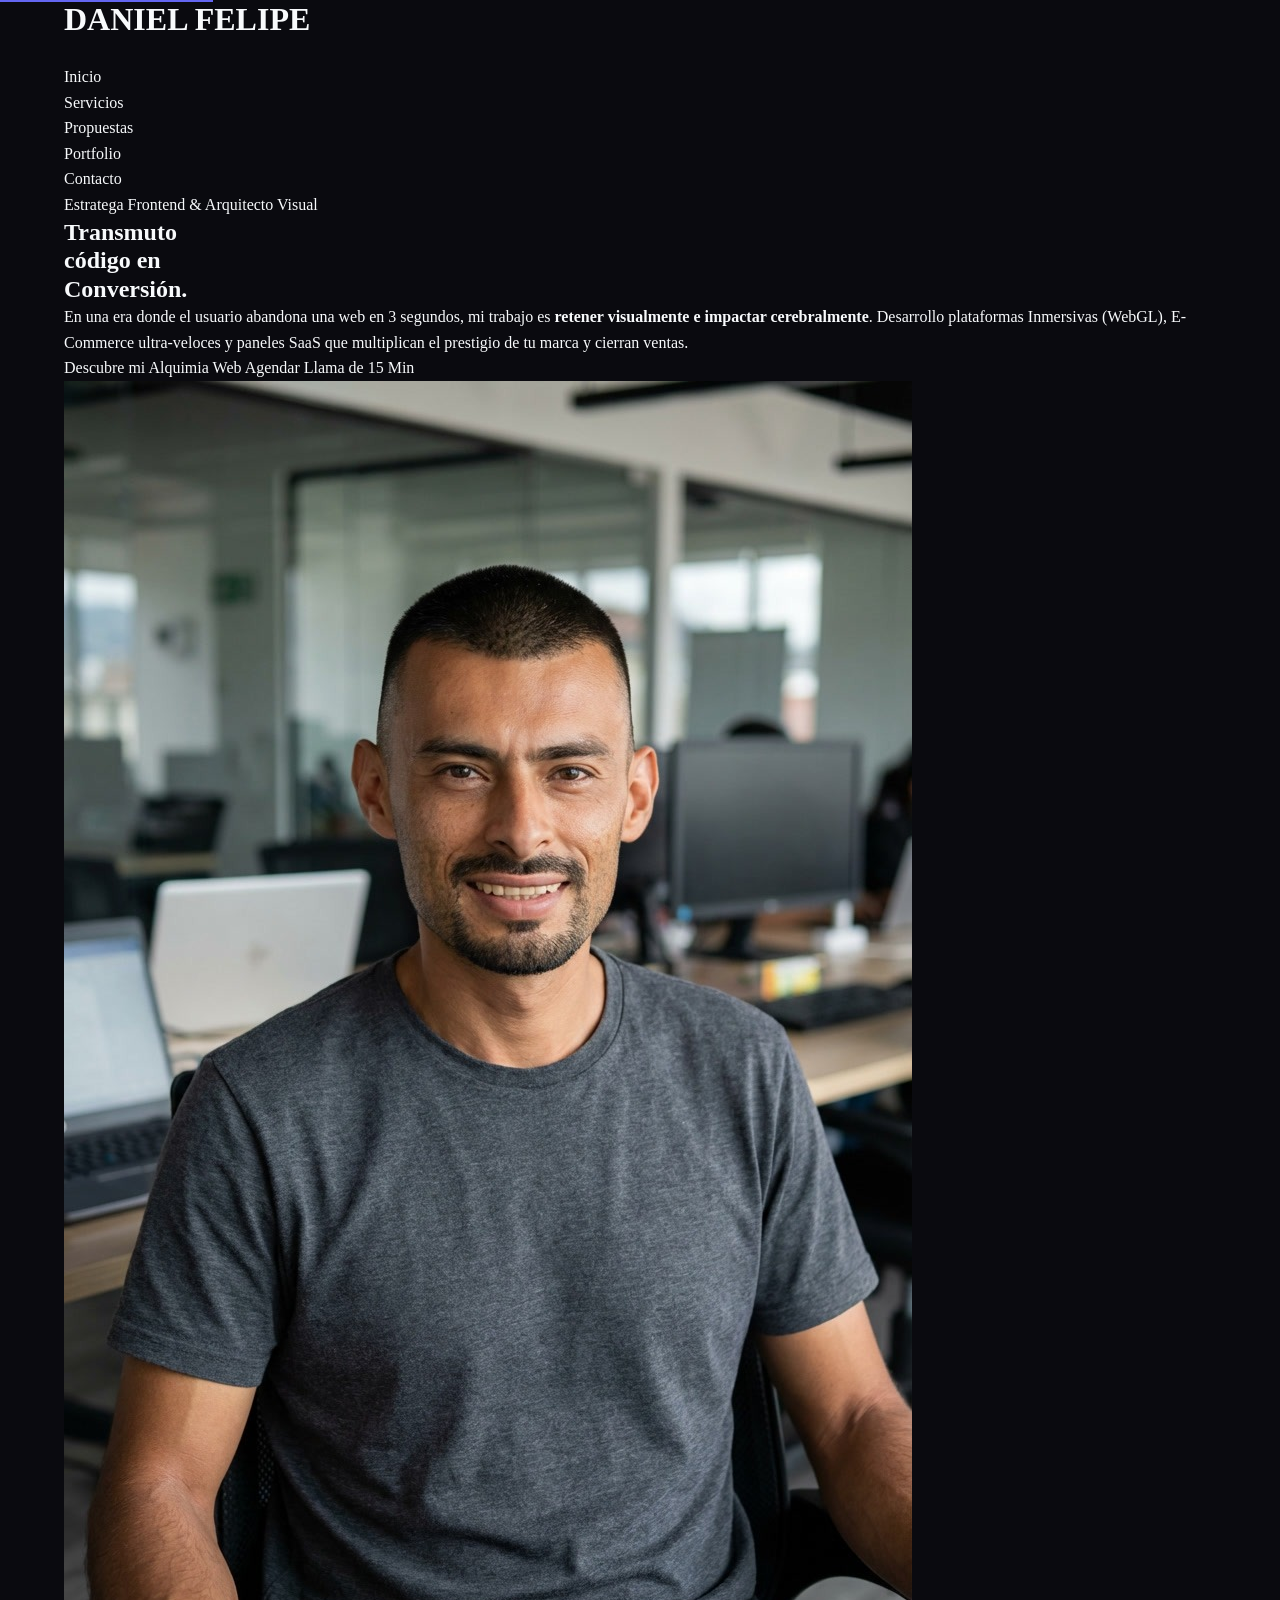
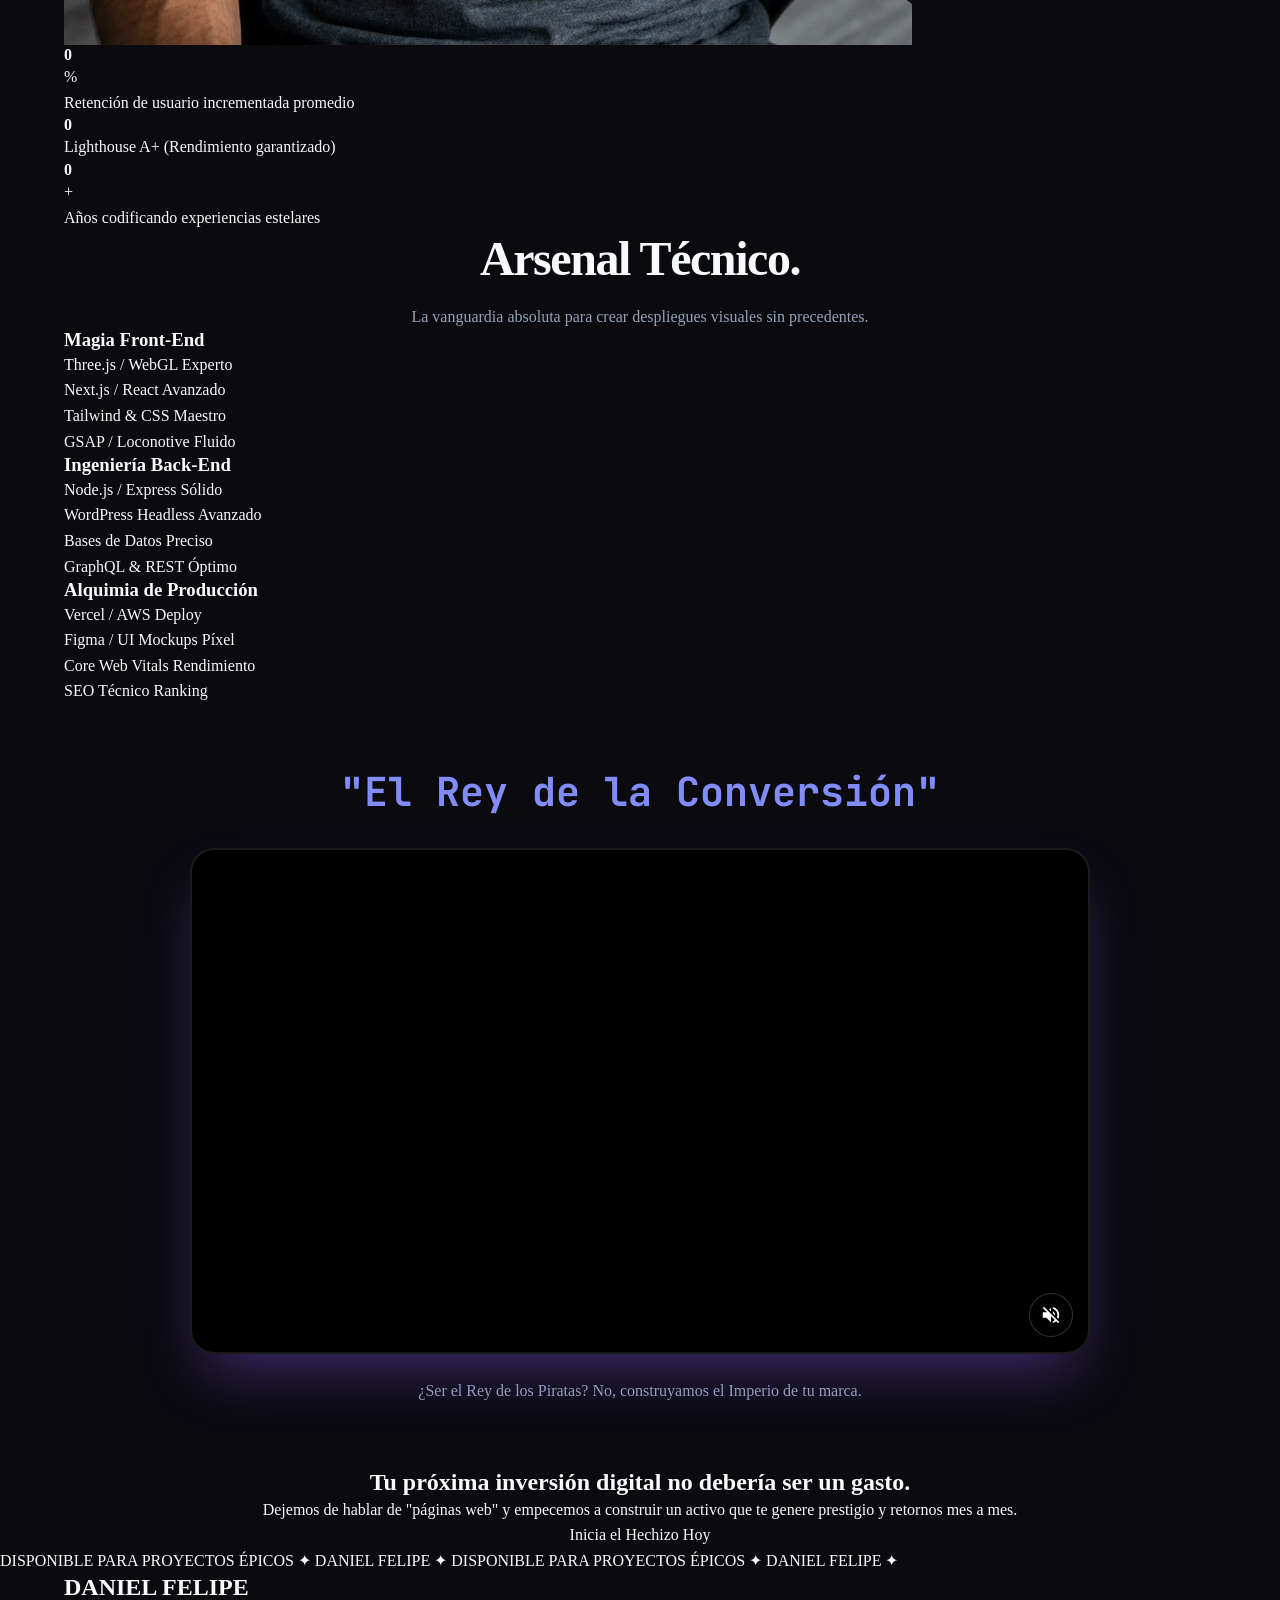
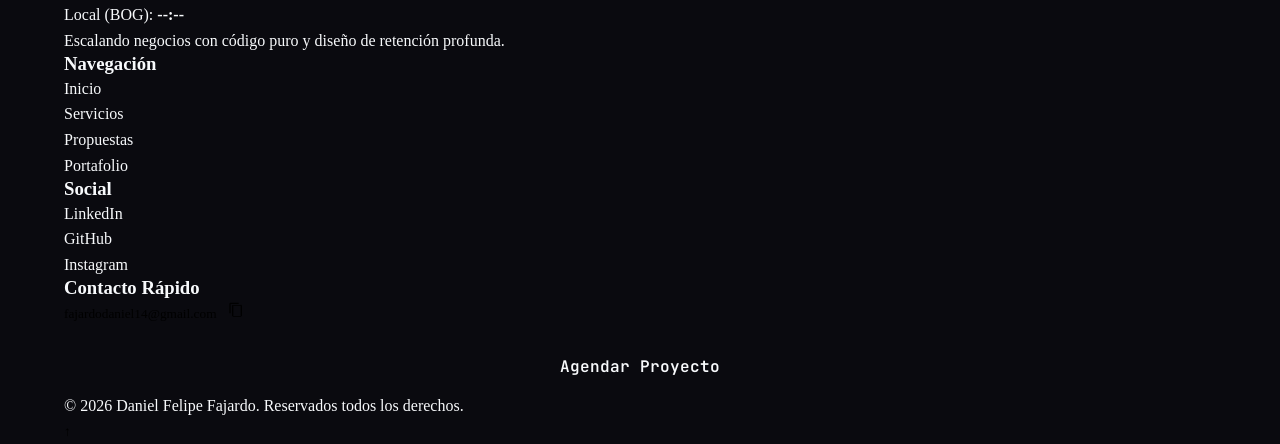
==== index.html @ 71369114 "Mi-portafolio" ====
<!DOCTYPE html>
<html lang="es">
<head>
  <meta charset="UTF-8">
  <meta name="viewport" content="width=device-width, initial-scale=1.0">
  <meta name="description" content="Daniel Felipe - Escalando negocios con ingeniería web y diseño de retención.">
  <title>Daniel Felipe | WebGL, Front-End & Conversión</title>
  
  <link rel="preconnect" href="https://fonts.googleapis.com">
  <link rel="preconnect" href="https://fonts.gstatic.com" crossorigin>
  <link href="https://fonts.googleapis.com/css2?family=Inter:wght@400;500;600;700;800&family=JetBrains+Mono:wght@400;700&display=swap" rel="stylesheet">
  
  <link rel="stylesheet" href="assets/css/variables.css">
  <link rel="stylesheet" href="assets/css/base.css">
  <link rel="stylesheet" href="assets/css/utilities.css">
  <link rel="stylesheet" href="assets/componentes/header/header.css">
  <link rel="stylesheet" href="assets/componentes/about/about.css">
  <link rel="stylesheet" href="assets/componentes/about/about-interactive.css">
  <link rel="stylesheet" href="assets/componentes/footer/footer.css">
</head>
<body class="theme-dark">
  <a href="#main-content" class="skip-link">Saltar al contenido principal</a>

  <!-- Header -->
  <header class="header" role="banner">
    <div class="container header__container">
      <h1 class="header__logo">DANIEL FELIPE</h1>
      <button class="header__toggle" aria-expanded="false" aria-controls="header-nav" aria-label="Alternar menú">
        <span class="header__toggle-icon"></span>
      </button>
      <nav class="header__nav" role="navigation" id="header-nav">
        <ul class="header__menu">
          <li class="header__menu-item"><a href="index.html" class="header__link" aria-current="page">Inicio</a></li>
          <li class="header__menu-item"><a href="servicios.html" class="header__link">Servicios</a></li>
          <li class="header__menu-item"><a href="propuestas.html" class="header__link">Propuestas</a></li>
          <li class="header__menu-item"><a href="portafolio.html" class="header__link">Portfolio</a></li>
          <li class="header__menu-item"><a href="contacto.html" class="header__link">Contacto</a></li>
        </ul>
      </nav>
    </div>
  </header>

  <main id="main-content">
    
    <!-- Hero Orientado a la Conversión (The Hook) -->
    <section class="about-hero">
      <div class="ethereal-orb orb-1"></div>
      <div class="ethereal-orb orb-2"></div>
      
      <div class="container xl">
        <div class="about-grid">
          
          <div class="about-intro reveal">
            <span class="about-greeting">Estratega Frontend & Arquitecto Visual</span>
            <h1 class="about-title">Transmuto <br>código en <br><span class="gradient-text">Conversión.</span></h1>
            <p class="about-bio">
              En una era donde el usuario abandona una web en 3 segundos, mi trabajo es <strong>retener visualmente e impactar cerebralmente</strong>. Desarrollo plataformas Inmersivas (WebGL), E-Commerce ultra-veloces y paneles SaaS que multiplican el prestigio de tu marca y cierran ventas.
            </p>
            <div class="about-actions">
              <!-- Magnetic Buttons -->
              <a href="servicios.html" class="btn btn-primary btn-magnetic" data-strength="20">Descubre mi Alquimia Web</a>
              <a href="contacto.html" class="btn btn-secondary btn-magnetic" data-strength="40">Agendar Llama de 15 Min</a>
            </div>
          </div>

          <!-- Avatar -->
          <div class="about-visual reveal" style="transition-delay: 0.1s;">
            <div class="about-avatar-container" data-tilt>
              <div class="magic-ring"></div>
              <div class="magic-ring"></div>
              <img src="assets/imagenes/perfil-contacto.jpg" alt="Daniel Felipe - Arquitecto Front-End" class="avatar-image">
            </div>
          </div>

        </div>
      </div>
    </section>

    <!-- Social Proof (Marketing Digital avanzado) -->
    <section class="social-proof-section reveal">
      <div class="container xl">
        <div class="metrics-grid">
          <div class="metric-item">
            <h4 class="metric-number" data-target="98">0</h4><span class="metric-percent">%</span>
            <p class="metric-label">Retención de usuario incrementada promedio</p>
          </div>
          <div class="metric-item">
            <h4 class="metric-number" data-target="100">0</h4>
            <p class="metric-label">Lighthouse A+ (Rendimiento garantizado)</p>
          </div>
          <div class="metric-item">
            <h4 class="metric-number" data-target="5">0</h4><span class="metric-percent">+</span>
            <p class="metric-label">Años codificando experiencias estelares</p>
          </div>
        </div>
      </div>
    </section>

    <!-- Arsenal Técnico (Interactivo 3D Tilt) -->
    <section class="skills-section reveal">
      <div class="container">
        <h2 style="font-size:3rem; text-align:center; margin-bottom:1rem; letter-spacing:-0.03em;">Arsenal Técnico.</h2>
        <p style="text-align:center; color:var(--color-text-secondary); max-width:600px; margin:0 auto;">La vanguardia absoluta para crear despliegues visuales sin precedentes.</p>
        
        <div class="skills-grid-interactive mt-10">
          <div class="skill-card-3d" data-tilt>
            <div class="skill-card-inner">
              <h3>Magia Front-End</h3>
              <ul class="skill-list">
                <li><span>Three.js / WebGL</span> <span>Experto</span></li>
                <li><span>Next.js / React</span> <span>Avanzado</span></li>
                <li><span>Tailwind & CSS</span> <span>Maestro</span></li>
                <li><span>GSAP / Loconotive</span> <span>Fluido</span></li>
              </ul>
            </div>
          </div>
          <div class="skill-card-3d" data-tilt data-tilt-reverse>
            <div class="skill-card-inner">
              <h3>Ingeniería Back-End</h3>
              <ul class="skill-list">
                <li><span>Node.js / Express</span> <span>Sólido</span></li>
                <li><span>WordPress Headless</span> <span>Avanzado</span></li>
                <li><span>Bases de Datos</span> <span>Preciso</span></li>
                <li><span>GraphQL & REST</span> <span>Óptimo</span></li>
              </ul>
            </div>
          </div>
          <div class="skill-card-3d" data-tilt>
            <div class="skill-card-inner">
              <h3>Alquimia de Producción</h3>
              <ul class="skill-list">
                <li><span>Vercel / AWS</span> <span>Deploy</span></li>
                <li><span>Figma / UI Mockups</span> <span>Píxel</span></li>
                <li><span>Core Web Vitals</span> <span>Rendimiento</span></li>
                <li><span>SEO Técnico</span> <span>Ranking</span></li>
              </ul>
            </div>
          </div>
        </div>
      </div>
    </section>

    <!-- Video Reel / One Piece Commercial -->
    <section class="video-reel-section reveal" style="padding: 4rem 0; background: var(--color-bg-base);">
      <div class="container text-center">
        <h2 style="font-size: 2.5rem; font-family: var(--font-family-mono); color: var(--color-primary-light); margin-bottom: 2rem;">"El Rey de la Conversión"</h2>
        
        <div class="video-container" style="max-width: 900px; width: 100%; margin: 0 auto; border-radius: 24px; overflow: hidden; box-shadow: 0 30px 60px -15px rgba(139, 92, 246, 0.4); border: 2px solid rgba(255,255,255,0.1); position: relative; aspect-ratio: 16/9; background: #000;">
          
          <!-- Botón de Volumen Custom (Estilo TikTok) -->
          <button class="sound-toggle" id="reel-sound-toggle" aria-label="Activar Sonido" style="position: absolute; bottom: 15px; right: 15px; z-index: 10; background: rgba(0,0,0,0.6); backdrop-filter: blur(4px); border-radius: 50%; cursor: pointer; color: white; border: 1px solid rgba(255,255,255,0.2); transition: all 0.3s; display: flex; align-items: center; justify-content: center; width: 44px; height: 44px;">
            <svg id="icon-muted" viewBox="0 0 24 24" width="22" height="22" fill="currentColor">
              <path d="M16.5 12c0-1.77-1.02-3.29-2.5-4.03v2.21l2.45 2.45c.03-.2.05-.41.05-.63zm2.5 0c0 .94-.2 1.82-.54 2.64l1.51 1.51C20.63 14.91 21 13.5 21 12c0-4.28-2.99-7.86-7-8.77v2.06c2.89.86 5 3.54 5 6.71zM4.27 3L3 4.27 7.73 9H3v6h4l5 5v-6.73l4.25 4.25c-.67.52-1.42.93-2.25 1.18v2.06c1.38-.31 2.63-.95 3.69-1.81L19.73 21 21 19.73l-9-9L4.27 3zM12 4L9.91 6.09 12 8.18V4z"/>
            </svg>
            <svg id="icon-unmuted" viewBox="0 0 24 24" width="22" height="22" fill="currentColor" style="display:none;">
              <path d="M3 9v6h4l5 5V4L7 9H3zm13.5 3c0-1.77-1.02-3.29-2.5-4.03v8.05c1.48-.73 2.5-2.25 2.5-4.02zM14 3.23v2.06c2.89.86 5 3.54 5 6.71s-2.11 5.85-5 6.71v2.06c4.01-.91 7-4.49 7-8.77s-2.99-7.86-7-8.77z"/>
            </svg>
          </button>

          <!-- Video Player Multi-formato ultraligero (Lazy Load) -->
          <video id="pirate-reel" class="lazy-video" preload="none" muted loop playsinline style="width: 100%; height: 100%; object-fit: cover; position: relative; z-index: 1;">
            <source src="assets/videos/reel-one-piece.webm" type="video/webm">
            <source src="assets/videos/reel-one-piece.mp4" type="video/mp4">
            Tu navegador no soporta reproducción de video.
          </video>
        </div>
        
        <p style="margin-top: 1.5rem; color: var(--color-text-secondary);">¿Ser el Rey de los Piratas? No, construyamos el Imperio de tu marca.</p>
      </div>
    </section>

    <!-- Lead Generation CTA (El Embudo) -->
    <section class="lead-gen-section reveal">
      <div class="container text-center">
        <h2 class="lead-gen-title">Tu próxima inversión digital no debería ser un gasto.</h2>
        <p class="lead-gen-subtitle">Dejemos de hablar de "páginas web" y empecemos a construir un activo que te genere prestigio y retornos mes a mes.</p>
        <a href="contacto.html" class="btn-magical btn-alchemy style-huge">Inicia el Hechizo Hoy</a>
      </div>
    </section>

  </main>

  <!-- FOOTER GOD-TIER -->
  <footer class="footer-advanced">
    <div class="footer-marquee" aria-hidden="true">
      <div class="marquee-track">
        <span>DISPONIBLE PARA PROYECTOS ÉPICOS ✦ DANIEL FELIPE ✦ </span>
        <span>DISPONIBLE PARA PROYECTOS ÉPICOS ✦ DANIEL FELIPE ✦ </span>
      </div>
    </div>
    
    <div class="container xl footer-grid">
      <div class="footer-col brand-col">
        <h2 class="footer-logo">DANIEL FELIPE</h2>
        <div class="local-time-widget">
          <span class="pulse-dot"></span>
          <span>Local (BOG): <strong id="fw-time">--:--</strong></span>
        </div>
        <p class="footer-slogan">Escalando negocios con código puro y diseño de retención profunda.</p>
      </div>
      
      <div class="footer-col links-col">
        <h3>Navegación</h3>
        <ul>
          <li><a href="index.html" class="footer-link">Inicio</a></li>
          <li><a href="servicios.html" class="footer-link">Servicios</a></li>
          <li><a href="propuestas.html" class="footer-link">Propuestas</a></li>
          <li><a href="portafolio.html" class="footer-link">Portafolio</a></li>
        </ul>
      </div>

      <div class="footer-col social-col">
        <h3>Social</h3>
        <ul>
          <li><a href="#" target="_blank" rel="noopener noreferrer" class="footer-link">LinkedIn</a></li>
          <li><a href="#" target="_blank" rel="noopener noreferrer" class="footer-link">GitHub</a></li>
          <li><a href="#" target="_blank" rel="noopener noreferrer" class="footer-link">Instagram</a></li>
        </ul>
      </div>
      
      <div class="footer-col action-col">
        <h3>Contacto Rápido</h3>
        <button class="btn-copy-email" id="btn-copy-email" data-email="fajardodaniel14@gmail.com" aria-label="Copiar correo electrónico">
          <span id="copy-email-text">fajardodaniel14@gmail.com</span>
          <svg aria-hidden="true" viewBox="0 0 24 24" width="16" height="16" fill="currentColor" style="margin-left:8px;"><path d="M16 1H4C2.9 1 2 1.9 2 3v14h2V3h12V1zm3 4H8C6.9 4 6 4.9 6 6v14c0 1.1.9 2 2 2h11c1.1 0 2-.9 2-2V6c0-1.1-.9-2-2-2zm0 16H8V6h11v14z"/></svg>
        </button>
        <a href="contacto.html" class="btn btn-primary" style="margin-top: 1rem; width: 100%; border-radius: 50px; text-align: center; padding:0.8rem; font-weight:600; font-family:var(--font-family-mono); box-sizing:border-box; display:block;">Agendar Proyecto</a>
      </div>
    </div>
    
    <div class="footer-bottom container xl">
      <p>&copy; 2026 Daniel Felipe Fajardo. Reservados todos los derechos.</p>
      <button class="back-to-top" id="back-to-top" aria-label="Volver arriba">↑</button>
    </div>
  </footer>

  <script src="assets/js/main.js" defer></script>
</body>
</html>
---- assets/css/variables.css ----
:root {
  /* Premium Dark Tech Palette */
  --color-bg-base: #0a0a0f;
  --color-bg-surface: #12121a;
  --color-bg-surface-glass: rgba(18, 18, 26, 0.65);
  
  --color-primary: #6366f1; /* Indigo */
  --color-primary-light: #818cf8;
  --color-primary-dark: #4f46e5;
  --color-primary-glow: rgba(99, 102, 241, 0.4);
  
  --color-secondary: #ec4899; /* Pink */
  --color-secondary-light: #f472b6;
  --color-secondary-glow: rgba(236, 72, 153, 0.4);
  
  --color-tertiary: #14b8a6; /* Teal */
  
  /* Text */
  --color-text-primary: #f8fafc;
  --color-text-secondary: #94a3b8;
  --color-text-muted: #64748b;
  
  /* Borders & Dividers */
  --color-border: rgba(255, 255, 255, 0.08);
  --color-border-hover: rgba(255, 255, 255, 0.15);
  --color-border-glow: rgba(99, 102, 241, 0.5);
  
  /* Legacy mapping bindings for compatibility with other pages if any (since we are touching global variables) */
  --color-text: var(--color-text-primary);
  --color-text-light: var(--color-text-secondary);
  --color-background: var(--color-bg-base);
  
  /* Typography */
  --font-family-sans: 'Inter', system-ui, -apple-system, sans-serif;
  --font-family-mono: 'JetBrains Mono', monospace;
  
  --font-weight-regular: 400;
  --font-weight-medium: 500;
  --font-weight-semibold: 600;
  --font-weight-bold: 700;
  
  /* Spacing */
  --spacing-xs: 0.5rem;
  --spacing-sm: 1rem;
  --spacing-md: 1.5rem;
  --spacing-lg: 2.5rem;
  --spacing-xl: 4rem;
  --spacing-2xl: 6rem;
  
  /* Sizes */
  --radius-sm: 0.5rem;
  --radius-md: 1rem;
  --radius-lg: 1.5rem;
  --radius-full: 9999px;
  
  /* Z-index */
  --z-base: 1;
  --z-header: 100;
  --z-modal: 1000;

  /* Transitions */
  --transition-fast: 0.15s ease;
  --transition-normal: 0.3s ease;
  --transition-slow: 0.5s ease;
  
  /* Shadows */
  --shadow-sm: 0 1px 2px 0 rgba(0, 0, 0, 0.05);
  --shadow-md: 0 4px 6px -1px rgba(0, 0, 0, 0.3), 0 2px 4px -1px rgba(0, 0, 0, 0.2);
  --shadow-lg: 0 10px 15px -3px rgba(0, 0, 0, 0.4), 0 4px 6px -2px rgba(0, 0, 0, 0.2);
  --shadow-glow: 0 0 20px var(--color-primary-glow);
}

/* Base resets & styles integration */
body {
  font-family: var(--font-family-sans);
  background-color: var(--color-bg-base);
  color: var(--color-text-primary);
  line-height: 1.6;
  -webkit-font-smoothing: antialiased;
}
---- assets/css/base.css ----
*,::after,::before{box-sizing:border-box;margin:0;padding:0}html{font-size:16px;scroll-behavior:smooth}body{font-family:var(--font-family);font-size:var(--font-size-base);line-height:1.6;color:var(--color-text);background-color:var(--color-background);-webkit-font-smoothing:antialiased;-moz-osx-font-smoothing:grayscale}img{max-width:100%;height:auto;display:block}a{text-decoration:none;color:inherit}ol,ul{list-style:none}button{font-family:inherit;cursor:pointer;border:none;background:0 0}h1,h2,h3,h4,h5,h6{line-height:1.2;font-weight:700}.skip-link{position:absolute;top:-40px;left:0;background:var(--color-primary);color:#fff;padding:var(--spacing-xs) var(--spacing-sm);z-index:100;transition:top .3s}.skip-link:focus{top:0}
---- assets/css/utilities.css ----
.container{width:100%;max-width:1200px;margin:0 auto;padding:0 var(--spacing-md)}.grid{display:grid;gap:var(--spacing-md)}.grid--3-cols{grid-template-columns:repeat(3,1fr)}.grid--2-cols{grid-template-columns:repeat(2,1fr)}.flex{display:flex}.flex--center{align-items:center;justify-content:center}.flex--between{align-items:center;justify-content:space-between}.mt-1{margin-top:var(--spacing-xs)}.mt-2{margin-top:var(--spacing-sm)}.mt-3{margin-top:var(--spacing-md)}.mb-1{margin-bottom:var(--spacing-xs)}.mb-2{margin-bottom:var(--spacing-sm)}.mb-3{margin-bottom:var(--spacing-md)}.p-1{padding:var(--spacing-xs)}.p-2{padding:var(--spacing-sm)}.p-3{padding:var(--spacing-md)}.text-center{text-align:center}.text-uppercase{text-transform:uppercase}.text-bold{font-weight:700}.sr-only{position:absolute;width:1px;height:1px;padding:0;margin:-1px;overflow:hidden;clip:rect(0,0,0,0);white-space:nowrap;border:0}
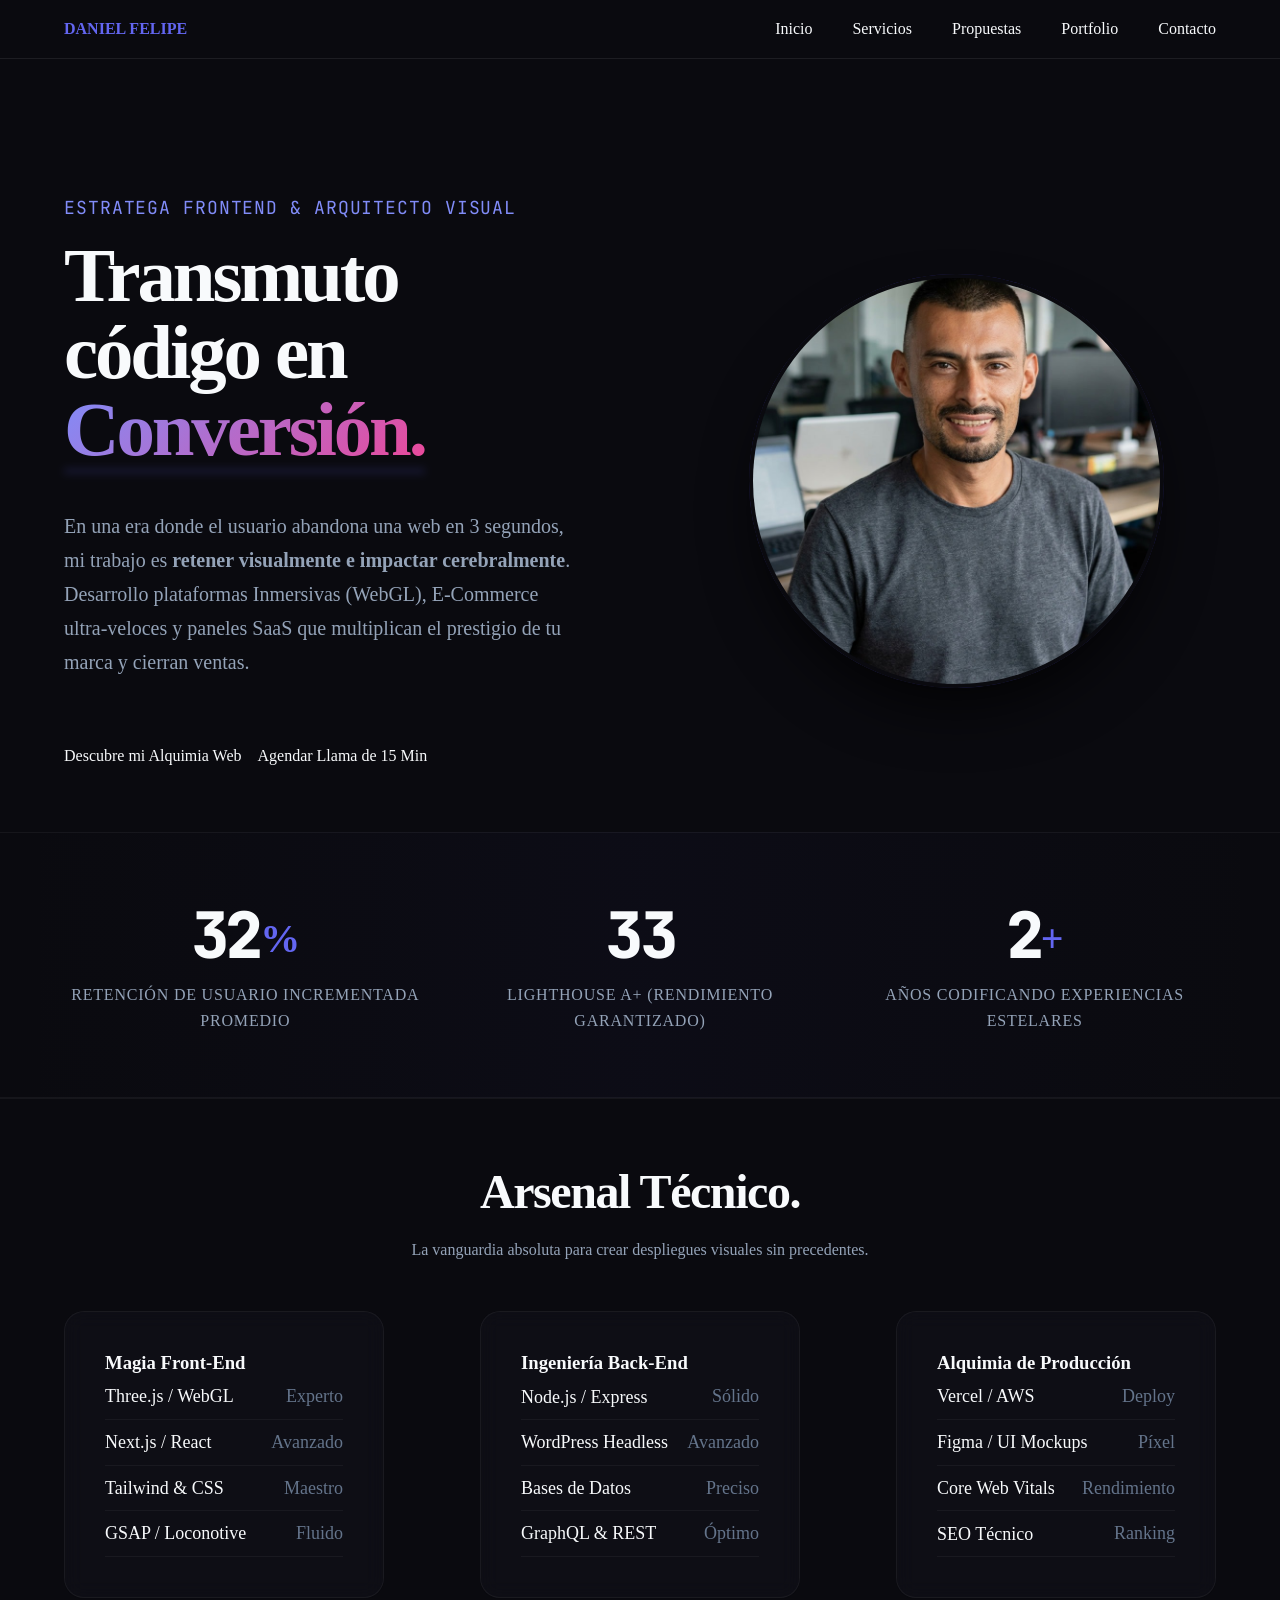
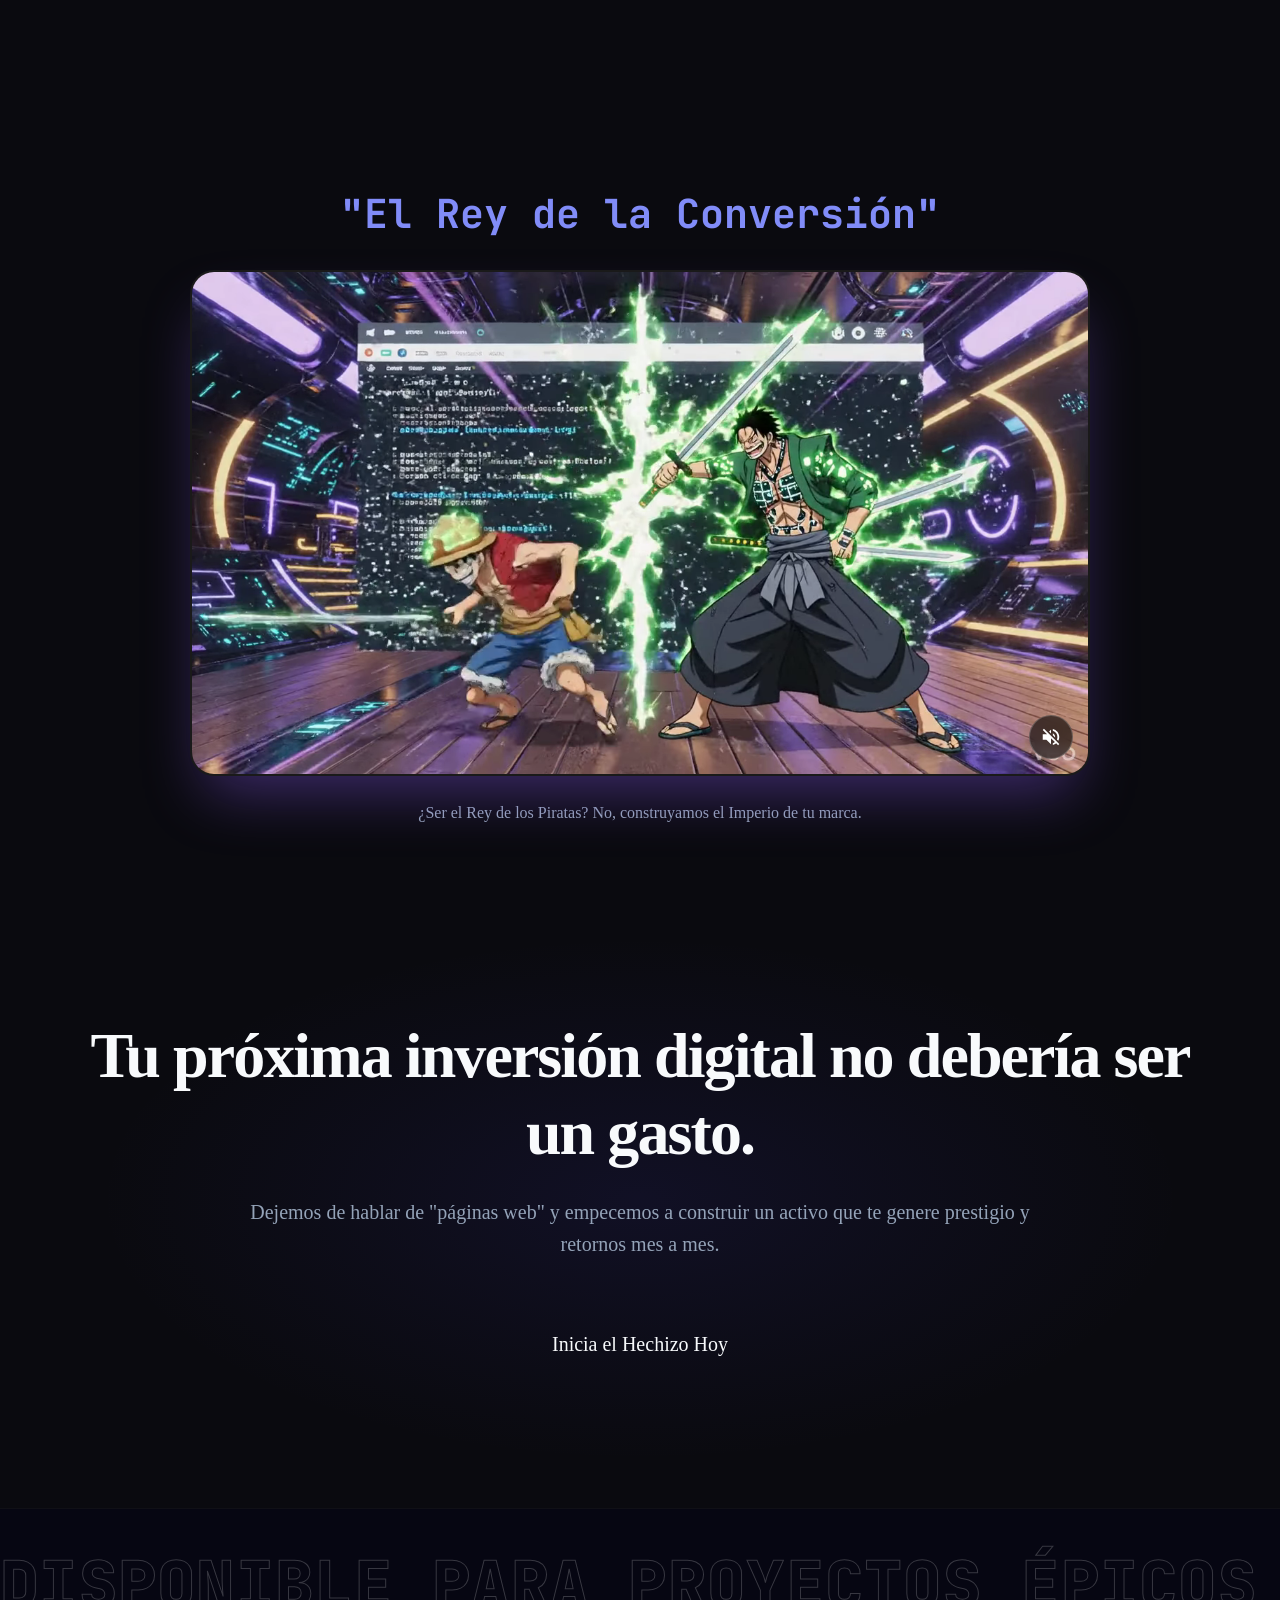
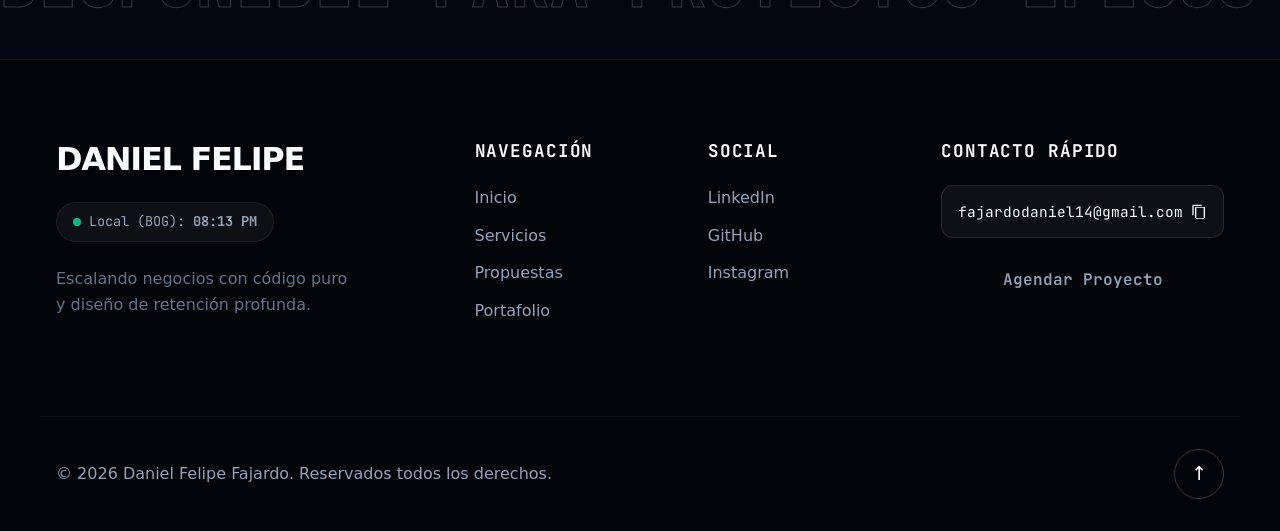
==== commit a2fc3eac: "Agregar archivos JS y corregir rutas" ====
--- a/index.html
+++ b/index.html
@@ -13,10 +13,10 @@
   <link rel="stylesheet" href="assets/css/variables.css">
   <link rel="stylesheet" href="assets/css/base.css">
   <link rel="stylesheet" href="assets/css/utilities.css">
-  <link rel="stylesheet" href="assets/componentes/header/header.css">
-  <link rel="stylesheet" href="assets/componentes/about/about.css">
-  <link rel="stylesheet" href="assets/componentes/about/about-interactive.css">
-  <link rel="stylesheet" href="assets/componentes/footer/footer.css">
+  <link rel="stylesheet" href="assets/Componentes/header/header.css">
+  <link rel="stylesheet" href="assets/Componentes/about/about.css">
+  <link rel="stylesheet" href="assets/Componentes/about/about-interactive.css">
+  <link rel="stylesheet" href="assets/Componentes/footer/footer.css">
 </head>
 <body class="theme-dark">
   <a href="#main-content" class="skip-link">Saltar al contenido principal</a>
--- a/assets/Componentes/header/header.css
+++ b/assets/Componentes/header/header.css
@@ -0,0 +1,148 @@
+.header {
+  position: sticky;
+  top: 0;
+  z-index: 1000;
+  background-color: var(--color-background);
+  border-bottom: 1px solid var(--color-border);
+  padding: var(--spacing-sm) 0;
+  transition: box-shadow var(--transition-fast);
+}
+
+.header--scrolled {
+  box-shadow: var(--shadow-md);
+}
+
+.header__container {
+  display: flex;
+  justify-content: space-between;
+  align-items: center;
+  max-width: 1200px;
+  margin: 0 auto;
+  padding: 0 var(--spacing-md);
+}
+
+/* Logo */
+.header__logo {
+  font-size: var(--font-size-lg);
+  font-weight: var(--font-weight-bold);
+  color: var(--color-primary);
+  text-decoration: none;
+}
+
+/* Navigation */
+.header__nav {
+  display: none; /* Mobile first: oculto por defecto */
+}
+
+/* ✅ CAMBIADO: header__menu (coincide con tu HTML) */
+.header__menu {
+  display: flex;
+  gap: var(--spacing-lg);
+  list-style: none;
+  margin: 0;
+  padding: 0;
+}
+
+/* ✅ CAMBIADO: header__link (coincide con tu HTML) */
+.header__link {
+  color: var(--color-text);
+  text-decoration: none;
+  font-weight: var(--font-weight-medium);
+  transition: color var(--transition-fast);
+}
+
+.header__link:hover,
+.header__link:focus {
+  color: var(--color-primary);
+}
+
+.header__link:focus-visible {
+  outline: 2px solid var(--color-primary);
+  outline-offset: 4px;
+}
+
+/* Mobile Menu Toggle */
+.header__toggle {
+  display: block;
+  background: none;
+  border: none;
+  padding: var(--spacing-xs);
+  cursor: pointer;
+  color: var(--color-text);
+}
+
+.header__toggle-icon {
+  display: block;
+  width: 24px;
+  height: 2px;
+  background-color: currentColor;
+  position: relative;
+}
+
+.header__toggle-icon::before,
+.header__toggle-icon::after {
+  content: '';
+  position: absolute;
+  width: 100%;
+  height: 2px;
+  background-color: currentColor;
+  left: 0;
+}
+
+.header__toggle-icon::before { top: -8px; }
+.header__toggle-icon::after { top: 8px; }
+
+/* Desktop styles */
+@media (min-width: 768px) {
+  .header__nav {
+    display: block;
+  }
+  
+  .header__toggle {
+    display: none;
+  }
+}
+/* ========================================
+   MENÚ MÓVIL - ESTADOS
+   ======================================== */
+
+.header__nav--open {
+  display: block;
+  position: absolute;
+  top: 100%;
+  left: 0;
+  right: 0;
+  background: var(--color-background);
+  border-bottom: 1px solid var(--color-border);
+  padding: var(--spacing-md);
+  box-shadow: var(--shadow-md);
+}
+
+.header__nav--open .header__menu {
+  flex-direction: column;
+  gap: var(--spacing-sm);
+}
+
+.header__nav--open .header__menu-item {
+  width: 100%;
+}
+
+.header__nav--open .header__link {
+  display: block;
+  padding: var(--spacing-sm);
+}
+
+/* Animación del ícono hamburguesa */
+.header__toggle[aria-expanded="true"] .header__toggle-icon {
+  background-color: transparent;
+}
+
+.header__toggle[aria-expanded="true"] .header__toggle-icon::before {
+  transform: rotate(45deg);
+  top: 0;
+}
+
+.header__toggle[aria-expanded="true"] .header__toggle-icon::after {
+  transform: rotate(-45deg);
+  top: 0;
+}
--- a/assets/Componentes/about/about.css
+++ b/assets/Componentes/about/about.css
@@ -0,0 +1,194 @@
+/* About Page (Dannaway Structure) CSS */
+.about-hero {
+  padding: clamp(6rem, 15vh, 10rem) 0 4rem;
+  background-color: var(--color-bg-base);
+  position: relative;
+  overflow: hidden;
+}
+
+.about-grid {
+  display: grid;
+  grid-template-columns: 1fr;
+  gap: var(--spacing-2xl);
+  align-items: center;
+}
+
+@media (min-width: 992px) {
+  .about-grid {
+    grid-template-columns: 1fr 1fr;
+    gap: 10%;
+  }
+}
+
+/* Biografía / Info Izquierda */
+.about-intro {
+  display: flex;
+  flex-direction: column;
+}
+
+.about-greeting {
+  font-family: var(--font-family-mono);
+  color: var(--color-primary-light);
+  font-size: 1.125rem;
+  margin-bottom: var(--spacing-sm);
+  letter-spacing: 0.05em;
+  text-transform: uppercase;
+}
+
+.about-title {
+  font-size: clamp(3rem, 6vw, 5.5rem);
+  font-weight: 800;
+  line-height: 1;
+  color: var(--color-text-primary);
+  margin-bottom: var(--spacing-lg);
+  letter-spacing: -0.04em;
+}
+
+.about-bio {
+  font-size: 1.25rem;
+  color: var(--color-text-secondary);
+  line-height: 1.7;
+  margin-bottom: var(--spacing-xl);
+  max-width: 550px;
+}
+
+.about-actions {
+  display: flex;
+  gap: 1rem;
+  flex-wrap: wrap;
+}
+
+/* Foto Derecha o Avatar Tecnológico Mágico */
+.about-visual {
+  position: relative;
+  width: 100%;
+  aspect-ratio: 1/1;
+  display: flex;
+  align-items: center;
+  justify-content: center;
+}
+
+.about-avatar-container {
+  position: relative;
+  width: 80%;
+  height: 80%;
+  border-radius: 50%;
+  /* Glowing magical border effect */
+  background: radial-gradient(circle at center, rgba(79,70,229,0.1) 0%, transparent 70%);
+  display: flex;
+  align-items: center;
+  justify-content: center;
+}
+
+/* Magic Ring Animation */
+.magic-ring {
+  position: absolute;
+  top: 0;
+  left: 0;
+  width: 100%;
+  height: 100%;
+  border-radius: 50%;
+  border: 1px solid rgba(79, 70, 229, 0.3);
+  animation: pulse-ring 4s cubic-bezier(0.4, 0, 0.6, 1) infinite;
+}
+
+.magic-ring:nth-child(2) {
+  animation-delay: 2s;
+}
+
+@keyframes pulse-ring {
+  0% { transform: scale(0.8); opacity: 0.8; }
+  100% { transform: scale(1.3); opacity: 0; }
+}
+
+/* Ethereal Orbs for environment */
+.ethereal-orb {
+  position: absolute;
+  border-radius: 50%;
+  filter: blur(80px);
+  z-index: -1;
+  opacity: 0.4;
+  pointer-events: none;
+}
+
+.orb-1 {
+  width: 400px;
+  height: 400px;
+  background: var(--color-primary);
+  top: -100px;
+  right: -100px;
+  animation: float 20s ease-in-out infinite alternate;
+}
+
+.orb-2 {
+  width: 300px;
+  height: 300px;
+  background: #9333ea;
+  bottom: -50px;
+  left: -50px;
+  animation: float 15s ease-in-out infinite alternate-reverse;
+}
+
+@keyframes float {
+  0% { transform: translate(0, 0); }
+  100% { transform: translate(50px, 50px); }
+}
+
+.avatar-image {
+  width: 100%;
+  height: 100%;
+  border-radius: 50%;
+  object-fit: cover;
+  position: relative;
+  z-index: 2;
+  box-shadow: 0 30px 60px -15px rgba(0,0,0,0.8);
+  border: 4px solid var(--color-bg-base);
+  transition: transform 0.5s ease;
+}
+
+.about-visual:hover .avatar-image {
+  transform: scale(1.05);
+}
+
+/* Tech Stack Timeline (Dannaway clean style) */
+.skills-section {
+  padding: 4rem 0 8rem;
+  background: var(--color-bg-base);
+  position: relative;
+  border-top: 1px solid rgba(255,255,255,0.05);
+}
+
+.skills-grid {
+  display: grid;
+  grid-template-columns: repeat(auto-fit, minmax(200px, 1fr));
+  gap: var(--spacing-xl);
+  margin-top: var(--spacing-2xl);
+}
+
+.skill-category h3 {
+  font-family: var(--font-family-mono);
+  color: var(--color-primary);
+  font-size: 1rem;
+  margin-bottom: var(--spacing-md);
+  text-transform: uppercase;
+  letter-spacing: 0.05em;
+}
+
+.skill-list {
+  list-style: none;
+  padding: 0;
+  margin: 0;
+}
+
+.skill-list li {
+  color: var(--color-text-primary);
+  font-size: 1.125rem;
+  padding: 0.5rem 0;
+  border-bottom: 1px solid rgba(255,255,255,0.05);
+  display: flex;
+  justify-content: space-between;
+}
+
+.skill-list li span:last-child {
+  color: var(--color-text-muted);
+}
--- a/assets/Componentes/about/about-interactive.css
+++ b/assets/Componentes/about/about-interactive.css
@@ -0,0 +1,134 @@
+/* CSS Interactivo y Marketing Digital (About extensions) */
+
+/* Gradient Text para Hooks de Marketing */
+.gradient-text {
+  background: linear-gradient(135deg, var(--color-primary-light), #ec4899);
+  -webkit-background-clip: text;
+  background-clip: text;
+  -webkit-text-fill-color: transparent;
+  display: inline-block;
+  position: relative;
+}
+
+.gradient-text::after {
+  content: '';
+  position: absolute;
+  bottom: -4px;
+  left: 0;
+  width: 100%;
+  height: 4px;
+  background: var(--color-primary-glow);
+  filter: blur(4px);
+  opacity: 0.6;
+}
+
+/* Social Proof Bar */
+.social-proof-section {
+  padding: 4rem 0;
+  border-top: 1px solid rgba(255,255,255,0.05);
+  border-bottom: 1px solid rgba(255,255,255,0.05);
+  background: linear-gradient(to right, transparent, rgba(79, 70, 229, 0.03), transparent);
+}
+
+.metrics-grid {
+  display: flex;
+  flex-wrap: wrap;
+  justify-content: space-around;
+  gap: 2rem;
+  text-align: center;
+}
+
+.metric-item {
+  flex: 1;
+  min-width: 250px;
+}
+
+.metric-number {
+  font-size: 4rem;
+  font-weight: 800;
+  color: var(--color-text-primary);
+  display: inline-block;
+  font-family: var(--font-family-mono);
+  letter-spacing: -0.05em;
+  margin-bottom: 0.5rem;
+}
+
+.metric-percent {
+  font-size: 2.5rem;
+  font-weight: 700;
+  color: var(--color-primary);
+  vertical-align: super;
+}
+
+.metric-label {
+  font-size: 1rem;
+  color: var(--color-text-secondary);
+  font-weight: 500;
+  text-transform: uppercase;
+  letter-spacing: 0.05em;
+}
+
+/* 3D Interactive Cards */
+.skills-grid-interactive {
+  display: grid;
+  grid-template-columns: repeat(auto-fit, minmax(300px, 1fr));
+  gap: var(--spacing-2xl);
+  margin-top: 3rem;
+  perspective: 1000px; /* Required for 3D */
+}
+
+.skill-card-3d {
+  background: rgba(20, 20, 30, 0.4);
+  backdrop-filter: blur(10px);
+  border: 1px solid rgba(255,255,255,0.05);
+  border-radius: 20px;
+  padding: 2.5rem;
+  transition: transform 0.1s ease-out, box-shadow 0.3s ease;
+  transform-style: preserve-3d;
+  cursor: crosshair;
+}
+
+.skill-card-3d:hover {
+  box-shadow: 0 20px 40px -10px rgba(79, 70, 229, 0.3);
+  border-color: rgba(79, 70, 229, 0.5);
+}
+
+.skill-card-inner {
+  transform: translateZ(40px); /* Lifts the content off the card when tilted */
+}
+
+/* Magnetic Button Base Classes */
+.btn-magnetic {
+  display: inline-block;
+  position: relative;
+  /* Will be controlled via JS for transform */
+  transition: transform 0.2s cubic-bezier(0.1, 1, 0.2, 1); 
+}
+
+/* Lead Gen Funnel Bottom Section */
+.lead-gen-section {
+  padding: 8rem 0;
+  background: radial-gradient(ellipse at center, rgba(79, 70, 229, 0.1) 0%, transparent 60%);
+}
+
+.lead-gen-title {
+  font-size: clamp(2.5rem, 5vw, 4.5rem);
+  font-weight: 800;
+  letter-spacing: -0.03em;
+  margin-bottom: 1.5rem;
+  color: var(--color-text-primary);
+}
+
+.lead-gen-subtitle {
+  font-size: 1.25rem;
+  color: var(--color-text-secondary);
+  max-width: 800px;
+  margin: 0 auto 3rem;
+  line-height: 1.6;
+}
+
+.style-huge {
+  font-size: 1.25rem;
+  padding: 1.25rem 3rem;
+  display: inline-block;
+}
--- a/assets/Componentes/footer/footer.css
+++ b/assets/Componentes/footer/footer.css
@@ -0,0 +1,214 @@
+/* Footer God-Tier (Adham Dannaway & Dark Tech Inspiration) */
+.footer-advanced {
+  background-color: #03030a; /* Ultra dark */
+  color: var(--color-text-secondary);
+  border-top: 1px solid rgba(255, 255, 255, 0.05);
+  position: relative;
+  overflow: hidden;
+  font-family: var(--font-family-sans);
+}
+
+/* 1. Marquee Infinito */
+.footer-marquee {
+  width: 100vw;
+  border-bottom: 1px solid rgba(255,255,255,0.05);
+  padding: 1.5rem 0;
+  display: flex;
+  overflow: hidden;
+  background: rgba(99, 102, 241, 0.03); /* Subtle indigo tint */
+}
+
+.marquee-track {
+  display: flex;
+  white-space: nowrap;
+  animation: marquee-scroll 25s linear infinite;
+}
+
+.marquee-track span {
+  font-family: var(--font-family-mono);
+  font-size: clamp(2rem, 5vw, 4rem);
+  font-weight: 800;
+  color: transparent;
+  -webkit-text-stroke: 1px rgba(255,255,255,0.2);
+  text-transform: uppercase;
+  padding-right: 2rem;
+  letter-spacing: 0.02em;
+}
+
+.marquee-track span:hover {
+  -webkit-text-stroke: 1px var(--color-primary-light);
+  color: rgba(99, 102, 241, 0.1);
+  cursor: default;
+}
+
+@keyframes marquee-scroll {
+  0% { transform: translateX(0); }
+  100% { transform: translateX(-50%); }
+}
+
+/* 2. Grid Asimétrico Principal */
+.footer-grid {
+  display: grid;
+  grid-template-columns: 1fr;
+  gap: 3rem;
+  padding: 5rem 1rem;
+}
+
+@media (min-width: 768px) {
+  .footer-grid {
+    grid-template-columns: 2fr 1fr 1fr 1.5fr;
+  }
+}
+
+/* Columnas Individuales */
+.footer-col h3 {
+  font-family: var(--font-family-mono);
+  color: var(--color-text-primary);
+  font-size: 1.1rem;
+  margin-bottom: 1.5rem;
+  text-transform: uppercase;
+  letter-spacing: 0.05em;
+}
+
+.footer-col ul {
+  list-style: none;
+  padding: 0;
+  margin: 0;
+}
+
+.footer-col ul li {
+  margin-bottom: 0.75rem;
+}
+
+.footer-link {
+  color: var(--color-text-secondary);
+  text-decoration: none;
+  transition: all 0.3s ease;
+  position: relative;
+  display: inline-block;
+}
+
+.footer-link::after {
+  content: '';
+  position: absolute;
+  width: 100%;
+  transform: scaleX(0);
+  height: 1px;
+  bottom: 0;
+  left: 0;
+  background-color: var(--color-primary-light);
+  transform-origin: bottom right;
+  transition: transform 0.3s cubic-bezier(0.86, 0, 0.07, 1);
+}
+
+.footer-link:hover {
+  color: white;
+}
+
+.footer-link:hover::after {
+  transform: scaleX(1);
+  transform-origin: bottom left;
+}
+
+/* Brand Column (Logo & Time) */
+.footer-logo {
+  font-size: 2rem;
+  font-weight: 800;
+  color: var(--color-text-primary);
+  margin-bottom: 1.5rem;
+  letter-spacing: -0.04em;
+}
+
+.local-time-widget {
+  display: inline-flex;
+  align-items: center;
+  gap: 0.5rem;
+  background: rgba(255,255,255,0.05);
+  padding: 0.5rem 1rem;
+  border-radius: var(--radius-full);
+  font-family: var(--font-family-mono);
+  font-size: 0.85rem;
+  margin-bottom: 1.5rem;
+  border: 1px solid rgba(255,255,255,0.05);
+}
+
+.pulse-dot {
+  width: 8px;
+  height: 8px;
+  background-color: #10b981; /* Success Green */
+  border-radius: 50%;
+  box-shadow: 0 0 0 0 rgba(16, 185, 129, 0.7);
+  animation: pulse-green 2s infinite;
+}
+
+@keyframes pulse-green {
+  0% { transform: scale(0.95); box-shadow: 0 0 0 0 rgba(16, 185, 129, 0.7); }
+  70% { transform: scale(1); box-shadow: 0 0 0 6px rgba(16, 185, 129, 0); }
+  100% { transform: scale(0.95); box-shadow: 0 0 0 0 rgba(16, 185, 129, 0); }
+}
+
+.footer-slogan {
+  color: var(--color-text-muted);
+  line-height: 1.6;
+  max-width: 300px;
+}
+
+/* Copiar Email Buton */
+.btn-copy-email {
+  background: rgba(255,255,255,0.05);
+  border: 1px solid rgba(255,255,255,0.1);
+  color: var(--color-text-primary);
+  display: flex;
+  align-items: center;
+  justify-content: space-between;
+  padding: 1rem;
+  border-radius: 12px;
+  width: 100%;
+  cursor: pointer;
+  transition: all 0.3s ease;
+  font-family: var(--font-family-mono);
+  font-size: 0.9rem;
+}
+
+.btn-copy-email:hover {
+  background: rgba(99, 102, 241, 0.1);
+  border-color: var(--color-primary);
+}
+
+.btn-copy-email.copied {
+  background: rgba(16, 185, 129, 0.2);
+  border-color: #10b981;
+  color: #10b981;
+}
+
+/* Footer Bottom (Back to top) */
+.footer-bottom {
+  display: flex;
+  justify-content: space-between;
+  align-items: center;
+  padding: 2rem 1rem;
+  border-top: 1px solid rgba(255,255,255,0.05);
+  flex-wrap: wrap;
+  gap: 1rem;
+}
+
+.back-to-top {
+  width: 50px;
+  height: 50px;
+  border-radius: 50%;
+  background: transparent;
+  border: 1px solid rgba(255,255,255,0.2);
+  color: white;
+  font-size: 1.2rem;
+  cursor: pointer;
+  display: flex;
+  align-items: center;
+  justify-content: center;
+  transition: all 0.5s cubic-bezier(0.165, 0.84, 0.44, 1);
+}
+
+.back-to-top:hover {
+  background: white;
+  color: black;
+  transform: translateY(-5px);
+}
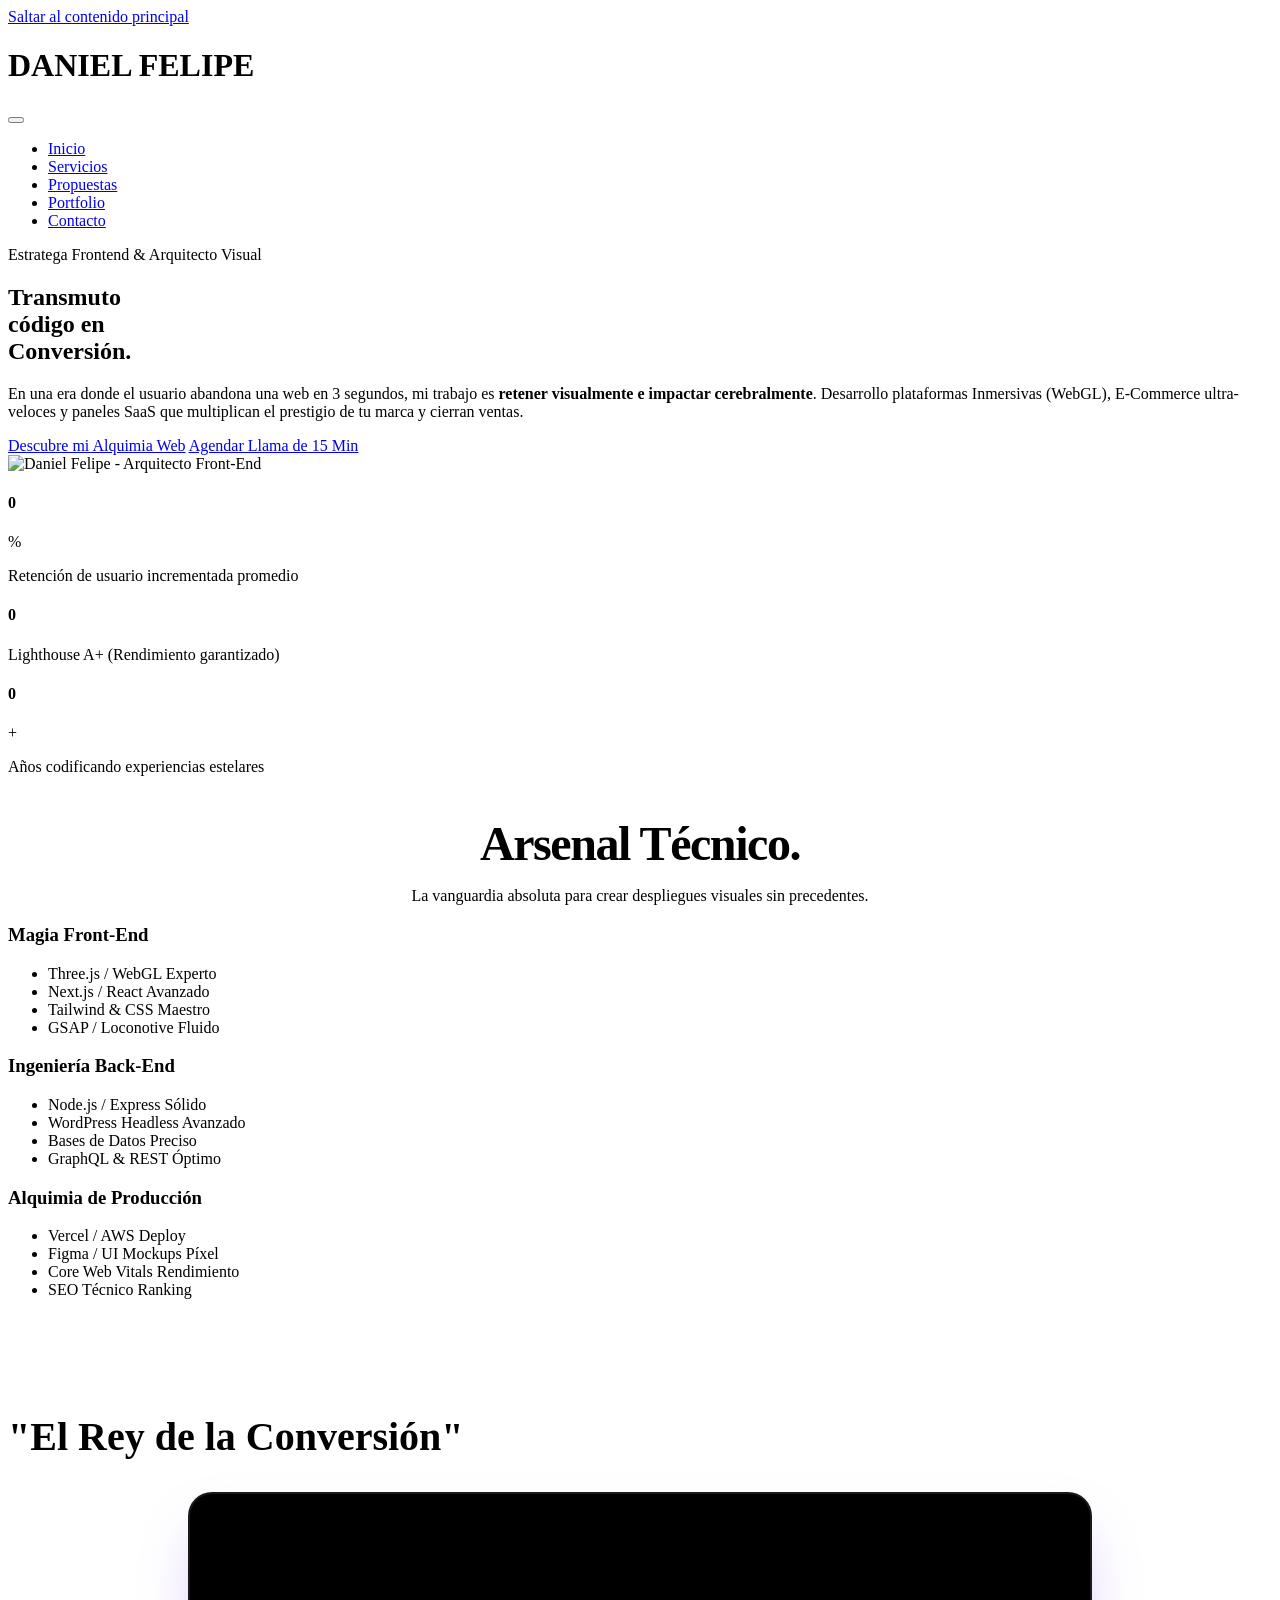
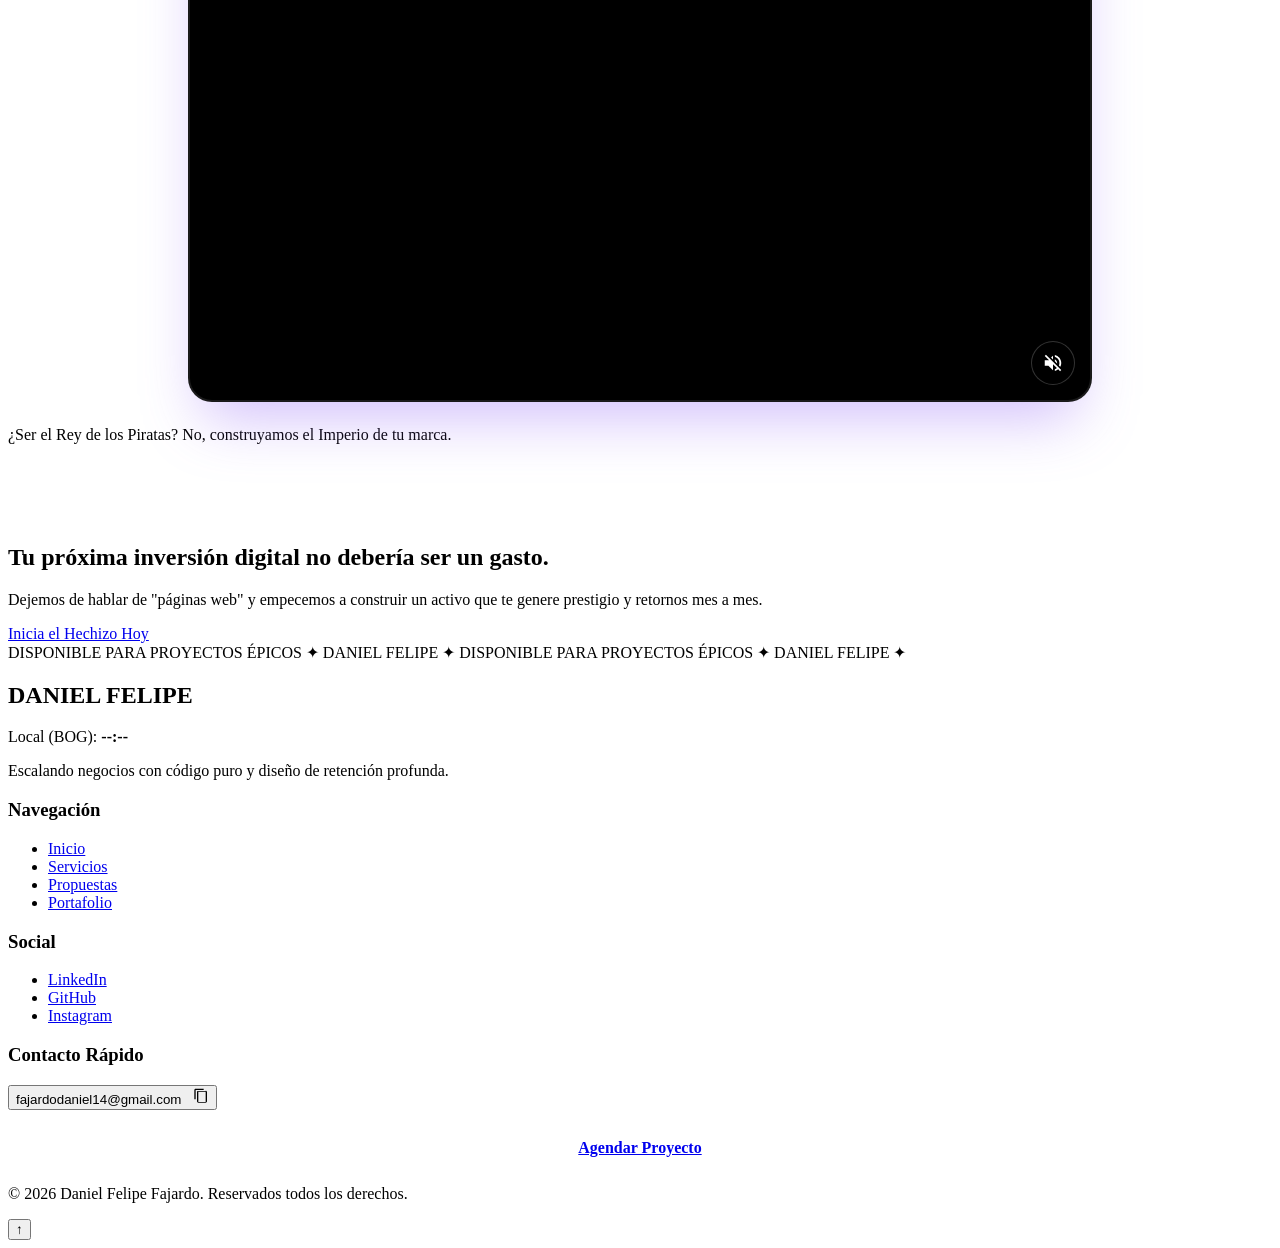
==== commit f5d585a0: "Fix: corregir rutas de Componentes en servicios.html" ====
--- a/index.html
+++ b/index.html
@@ -6,6 +6,7 @@
   <meta name="description" content="Daniel Felipe - Escalando negocios con ingeniería web y diseño de retención.">
   <title>Daniel Felipe | WebGL, Front-End & Conversión</title>
   
+  <base href="/Mi-portafolio/">
   <link rel="preconnect" href="https://fonts.googleapis.com">
   <link rel="preconnect" href="https://fonts.gstatic.com" crossorigin>
   <link href="https://fonts.googleapis.com/css2?family=Inter:wght@400;500;600;700;800&family=JetBrains+Mono:wght@400;700&display=swap" rel="stylesheet">
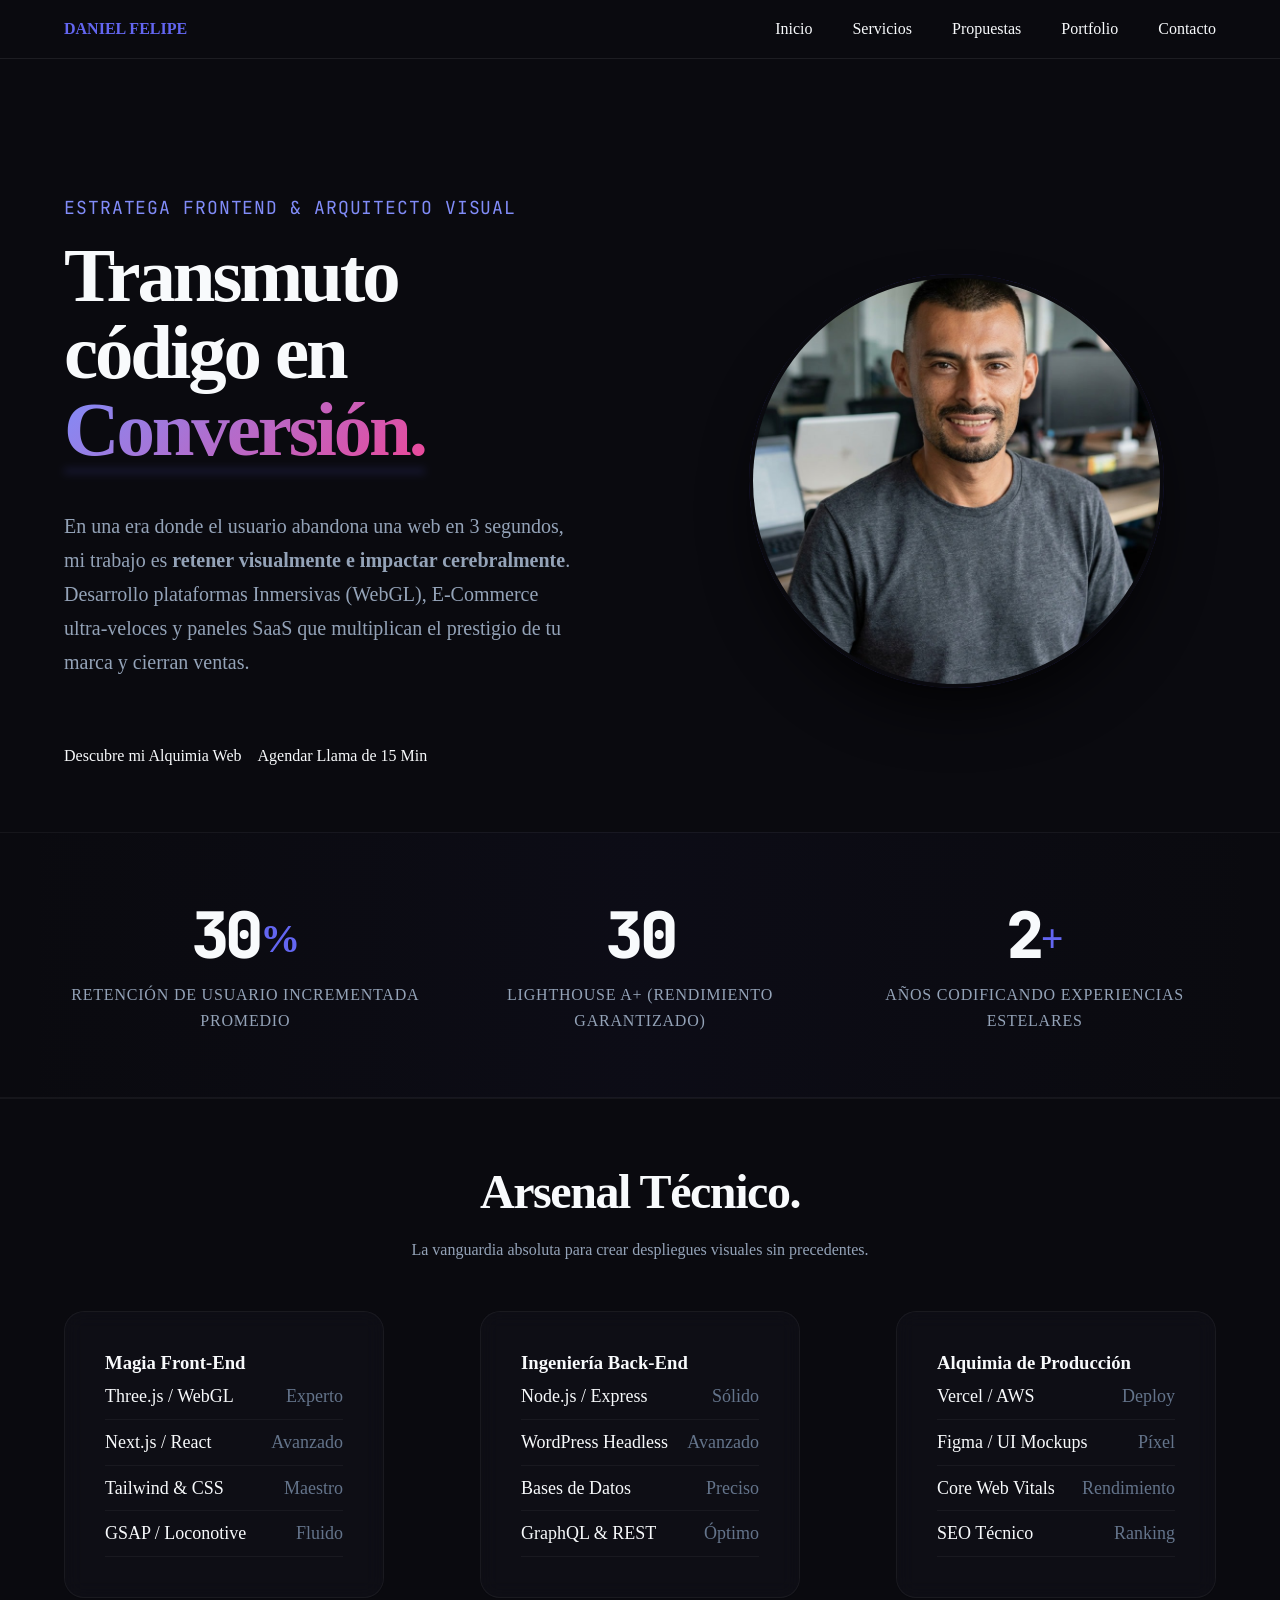
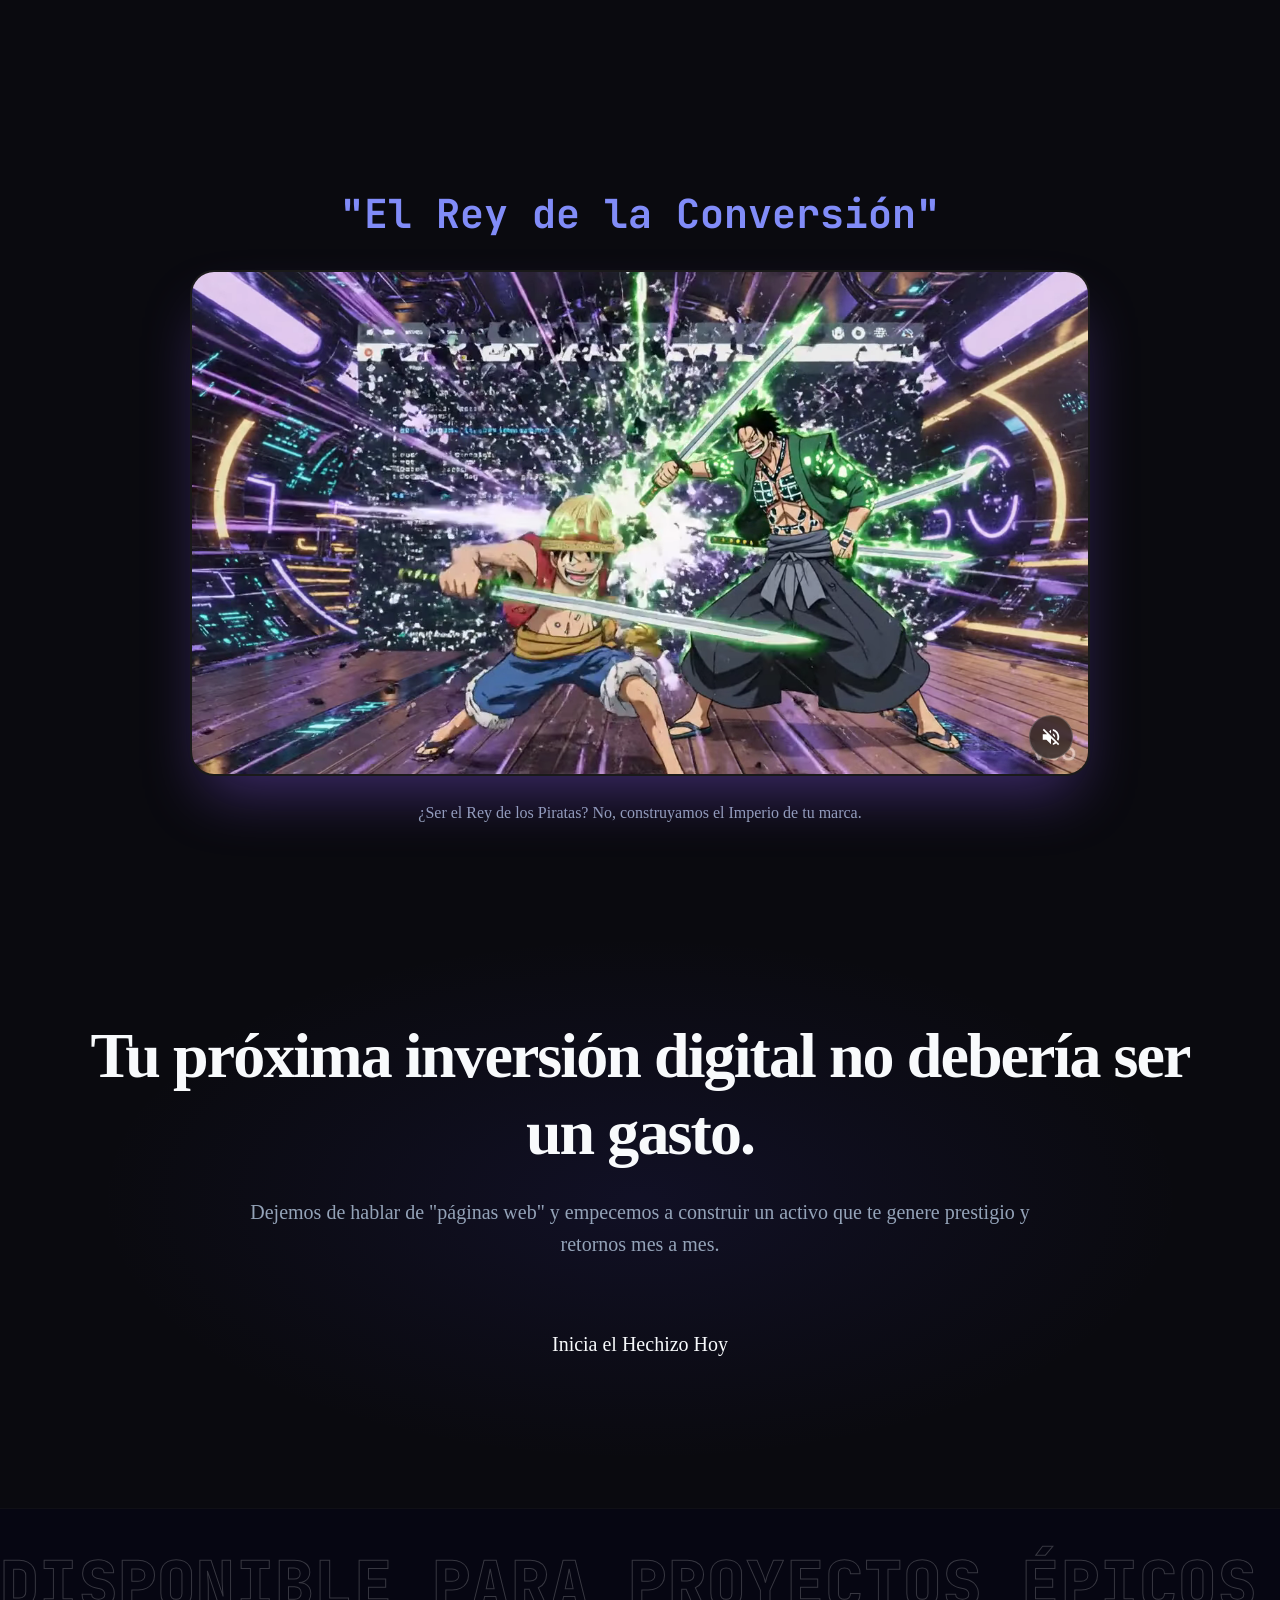
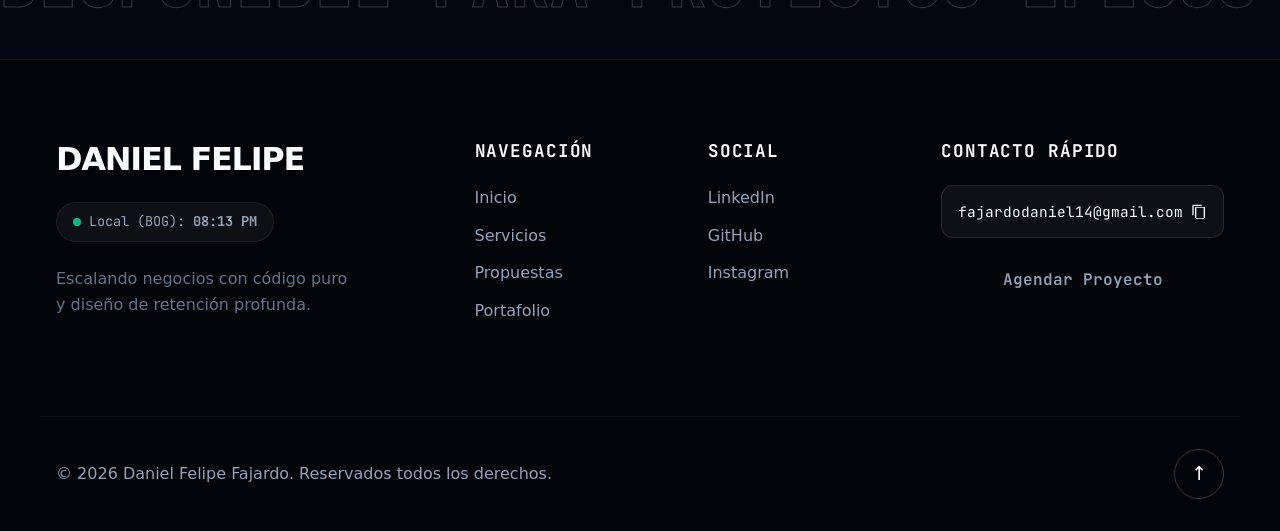
==== commit 4b47a0f8: "Fix: corregir Componentes en todas las páginas HTML" ====
--- a/index.html
+++ b/index.html
@@ -6,7 +6,6 @@
   <meta name="description" content="Daniel Felipe - Escalando negocios con ingeniería web y diseño de retención.">
   <title>Daniel Felipe | WebGL, Front-End & Conversión</title>
   
-  <base href="/Mi-portafolio/">
   <link rel="preconnect" href="https://fonts.googleapis.com">
   <link rel="preconnect" href="https://fonts.gstatic.com" crossorigin>
   <link href="https://fonts.googleapis.com/css2?family=Inter:wght@400;500;600;700;800&family=JetBrains+Mono:wght@400;700&display=swap" rel="stylesheet">
